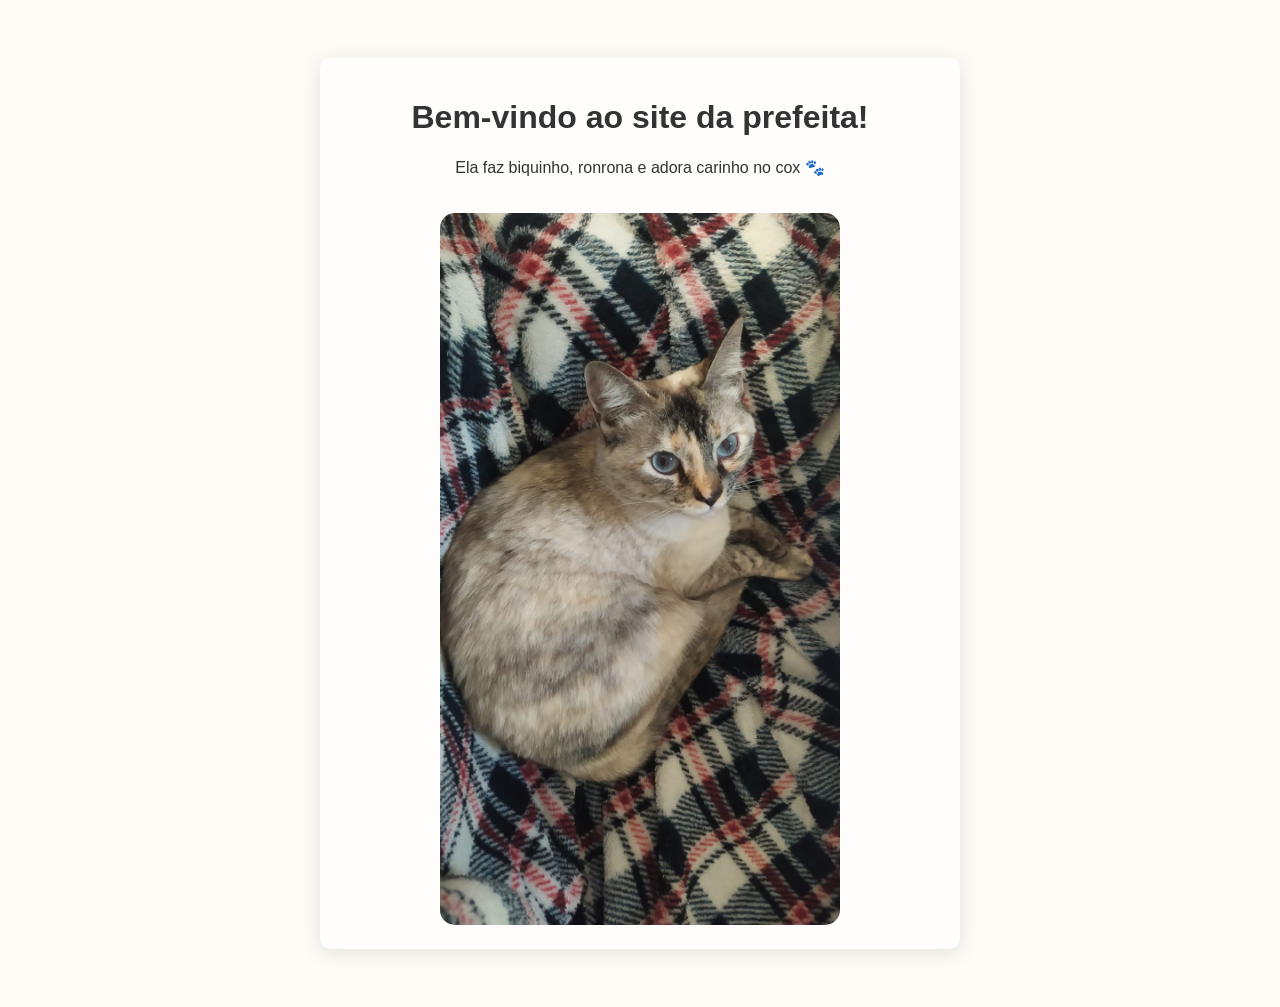
==== templates/index.html @ 18dd95be "Renomeia templates_temp para templates (minúsculo)" ====
<!DOCTYPE html>
<html lang="pt-BR">
<head>
    <meta charset="UTF-8">
    <title>Minha Gata Fofa</title>
    <link rel="stylesheet" href="/static/style.css">
</head>
<body>
    <div class="container">
        <h1>Bem-vindo ao site da prefeita!</h1>
        <p>Ela faz biquinho, ronrona e adora carinho no cox 🐾</p>
        <img src="/static/gata.jpg" alt="Foto da minha gata">
    </div>
</body>
</html>
---- static/style.css ----
body {
    background-color: #fefaf5;
    font-family: 'Segoe UI', Tahoma, Geneva, Verdana, sans-serif;
    color: #333;
    text-align: center;
    padding: 50px;
}

.container {
    max-width: 600px;
    margin: auto;
    padding: 20px;
    background-color: #fffdfc;
    box-shadow: 0px 4px 20px rgba(0,0,0,0.1);
    border-radius: 10px;
}

img {
    width: 100%;
    max-width: 400px;
    border-radius: 15px;
    margin-top: 20px;
}
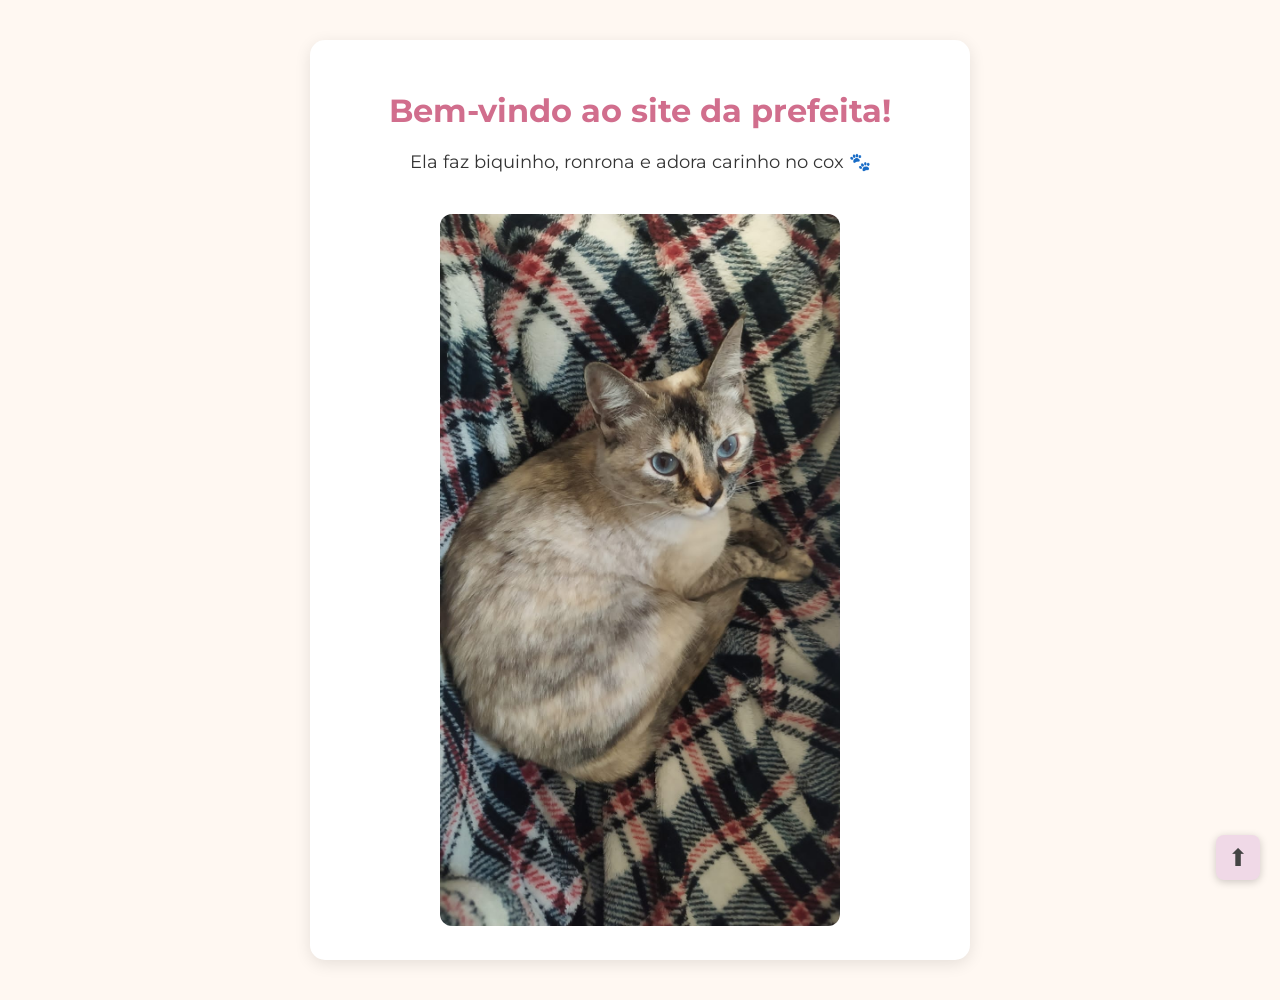
==== commit 90c14a76: "firulices" ====
--- a/templates/index.html
+++ b/templates/index.html
@@ -2,6 +2,7 @@
 <html lang="pt-BR">
 <head>
     <meta charset="UTF-8">
+    <meta name="viewport" content="width=device-width, initial-scale=1.0">
     <title>Minha Gata Fofa</title>
     <link rel="stylesheet" href="/static/style.css">
 </head>
@@ -11,5 +12,8 @@
         <p>Ela faz biquinho, ronrona e adora carinho no cox 🐾</p>
         <img src="/static/gata.jpg" alt="Foto da minha gata">
     </div>
+    
+    <a href="#" class="scroll-top">⬆</a>
+
 </body>
 </html>
--- a/static/style.css
+++ b/static/style.css
@@ -1,23 +1,111 @@
+@import url('https://fonts.googleapis.com/css2?family=Montserrat:wght@400;700&display=swap');
+
 body {
-    background-color: #fefaf5;
-    font-family: 'Segoe UI', Tahoma, Geneva, Verdana, sans-serif;
+    font-family: 'Montserrat', sans-serif;
+    background-color: #fff8f2;
     color: #333;
-    text-align: center;
-    padding: 50px;
+    margin: 0;
+    padding: 0;
+    display: flex;
+    justify-content: center;
+    min-height: 100vh;
+    align-items: center;
 }
 
 .container {
+    background-color: #ffffff;
     max-width: 600px;
-    margin: auto;
-    padding: 20px;
-    background-color: #fffdfc;
-    box-shadow: 0px 4px 20px rgba(0,0,0,0.1);
-    border-radius: 10px;
+    width: 90%;
+    padding: 30px;
+    margin: 40px auto;
+    box-shadow: 0 4px 16px rgba(0, 0, 0, 0.1);
+    border-radius: 15px;
+    text-align: center;
+}
+
+h1 {
+    color: #d16e8d;
+    font-size: 2em;
+    margin-bottom: 10px;
+}
+
+p {
+    font-size: 1.1em;
+    line-height: 1.6;
 }
 
 img {
     width: 100%;
     max-width: 400px;
-    border-radius: 15px;
+    border-radius: 12px;
     margin-top: 20px;
 }
+
+/* Responsividade */
+@media (max-width: 600px) {
+    .container {
+        padding: 20px;
+    }
+
+    h1 {
+        font-size: 1.5em;
+    }
+
+    p {
+        font-size: 1em;
+    }
+}
+
+
+/* Firulas visuais extras */
+
+.container {
+    animation: fadeIn 1.2s ease-in-out;
+}
+
+@keyframes fadeIn {
+    0% { opacity: 0; transform: translateY(20px); }
+    100% { opacity: 1; transform: translateY(0); }
+}
+
+
+.scroll-top {
+    position: fixed;
+    bottom: 20px;
+    right: 20px;
+    text-decoration: none;
+    font-size: 1.5em;
+    background-color: #f0d9e7;
+    color: #444;
+    padding: 8px 12px;
+    border-radius: 8px;
+    box-shadow: 0 2px 8px rgba(0,0,0,0.2);
+    transition: all 0.3s ease;
+}
+.scroll-top:hover {
+    background-color: #d16e8d;
+    color: white;
+}
+
+/* Modo escuro automático */
+@media (prefers-color-scheme: dark) {
+    body {
+        background-color: #1e1e1e;
+        color: #ddd;
+    }
+
+    .container {
+        background-color: #2a2a2a;
+        box-shadow: 0 4px 16px rgba(255, 255, 255, 0.05);
+    }
+
+    .scroll-top {
+        background-color: #333;
+        color: #eee;
+    }
+
+    .scroll-top:hover {
+        background-color: #555;
+        color: white;
+    }
+}
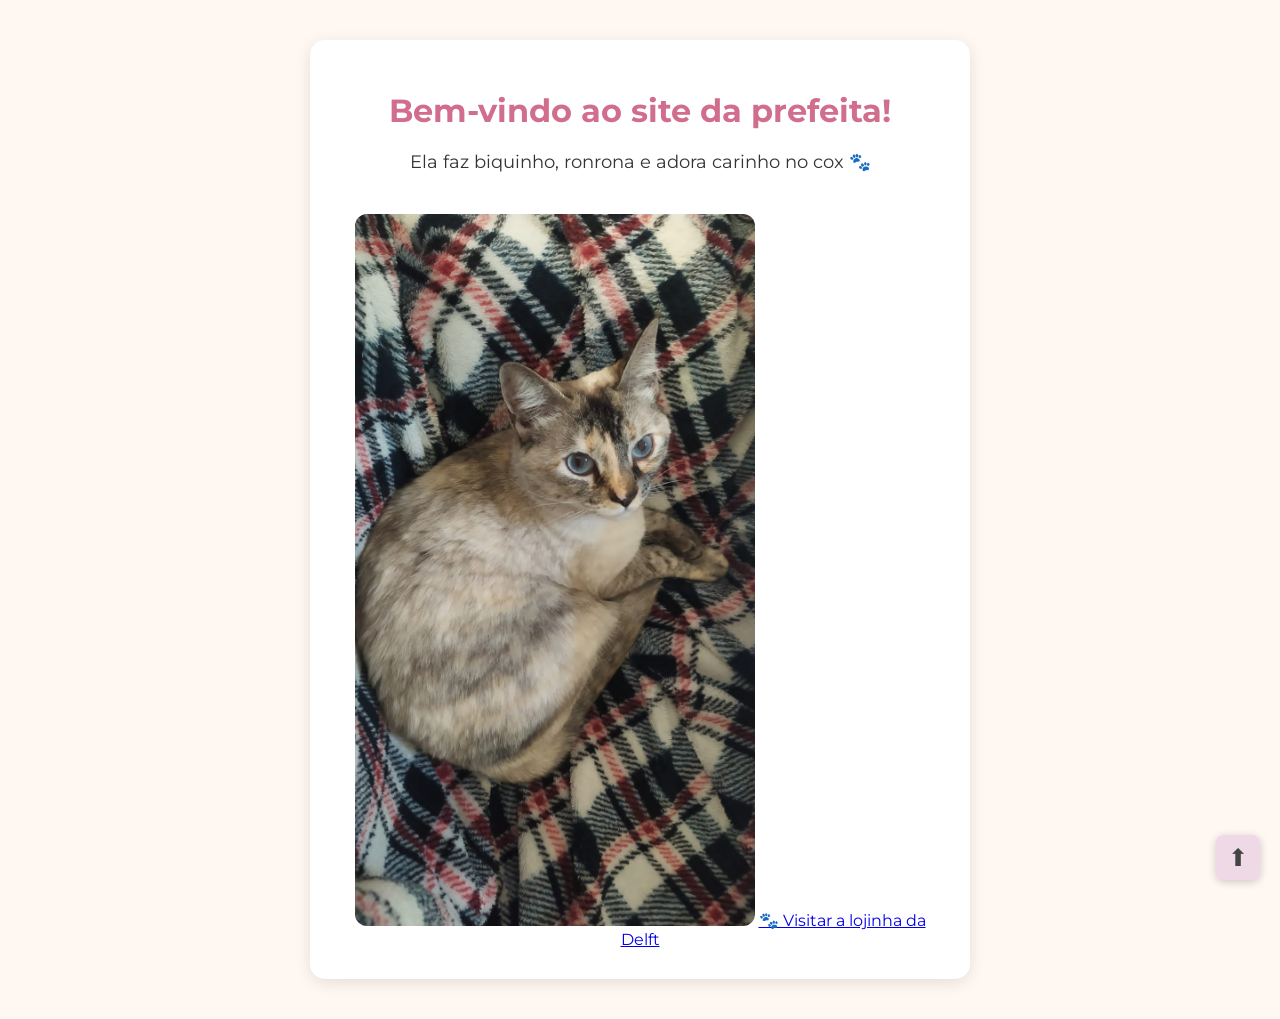
==== commit f702848d: "Adiciona lojinha da Delft, imagens e link no index" ====
--- a/templates/index.html
+++ b/templates/index.html
@@ -11,9 +11,11 @@
         <h1>Bem-vindo ao site da prefeita!</h1>
         <p>Ela faz biquinho, ronrona e adora carinho no cox 🐾</p>
         <img src="/static/gata.jpg" alt="Foto da minha gata">
+        <a href="/loja" class="botao-loja">🐾 Visitar a lojinha da Delft</a>
     </div>
     
     <a href="#" class="scroll-top">⬆</a>
 
 </body>
 </html>
+
--- a/static/style.css
+++ b/static/style.css
@@ -10,6 +10,7 @@
     justify-content: center;
     min-height: 100vh;
     align-items: center;
+    flex-direction: column;
 }
 
 .container {
@@ -21,6 +22,7 @@
     box-shadow: 0 4px 16px rgba(0, 0, 0, 0.1);
     border-radius: 15px;
     text-align: center;
+    animation: fadeIn 1.2s ease-in-out;
 }
 
 h1 {
@@ -56,19 +58,13 @@
     }
 }
 
-
-/* Firulas visuais extras */
-
-.container {
-    animation: fadeIn 1.2s ease-in-out;
-}
-
+/* Animação suave na entrada */
 @keyframes fadeIn {
     0% { opacity: 0; transform: translateY(20px); }
     100% { opacity: 1; transform: translateY(0); }
 }
 
-
+/* Botão de voltar ao topo */
 .scroll-top {
     position: fixed;
     bottom: 20px;
@@ -82,30 +78,95 @@
     box-shadow: 0 2px 8px rgba(0,0,0,0.2);
     transition: all 0.3s ease;
 }
+
 .scroll-top:hover {
     background-color: #d16e8d;
     color: white;
 }
 
-/* Modo escuro automático */
-@media (prefers-color-scheme: dark) {
-    body {
-        background-color: #1e1e1e;
-        color: #ddd;
-    }
+/* Estilo para botão de "voltar" */
+.voltar {
+    display: inline-block;
+    margin-top: 25px;
+    font-size: 1em;
+    text-decoration: none;
+    color: #d16e8d;
+    font-weight: bold;
+}
 
-    .container {
-        background-color: #2a2a2a;
-        box-shadow: 0 4px 16px rgba(255, 255, 255, 0.05);
-    }
+.voltar:hover {
+    text-decoration: underline;
+}
 
-    .scroll-top {
-        background-color: #333;
-        color: #eee;
-    }
+/* Firulas da lojinha da Delft */
 
-    .scroll-top:hover {
-        background-color: #555;
-        color: white;
-    }
-}+.caos {
+    font-size: 2em;
+    font-weight: bold;
+    color: #d16e8d;
+    transform: rotate(-2deg);
+    margin-top: 40px;
+    text-shadow: 2px 2px #ffc0cb;
+}
+
+.grito {
+    font-size: 1.5em;
+    color: #ff3b3b;
+    font-weight: bold;
+    transform: rotate(1deg);
+    margin: 10px 0;
+    animation: gritar 0.3s infinite alternate;
+}
+
+@keyframes gritar {
+    from { transform: rotate(1deg); }
+    to   { transform: rotate(-1deg); }
+}
+
+.caixa-do-caos {
+    margin-top: 30px;
+    padding: 20px;
+    border: 2px dashed #ffaec9;
+    background-color: #fff0f5;
+    border-radius: 20px;
+}
+
+.produto-torto {
+    width: 300px;
+    transform: rotate(-5deg);
+    margin: 20px auto;
+    display: block;
+    border-radius: 15px;
+    box-shadow: 0 0 12px rgba(0,0,0,0.2);
+}
+
+.digitação-caótica {
+    font-family: monospace;
+    font-size: 1.2em;
+    color: #a72b2b;
+    background-color: #fbecec;
+    padding: 12px;
+    border-radius: 8px;
+    margin: 20px auto;
+    max-width: 90%;
+    word-wrap: break-word;
+    transform: rotate(1.5deg);
+}
+
+.obs {
+    font-style: italic;
+    color: #666;
+    margin-top: 15px;
+}
+
+.selfie-torta {
+    width: 140px;
+    margin: 10px;
+    border-radius: 12px;
+    transform: rotate(-6deg);
+}
+
+.selfie-torta.invertida {
+    transform: rotate(7deg);
+}
+
